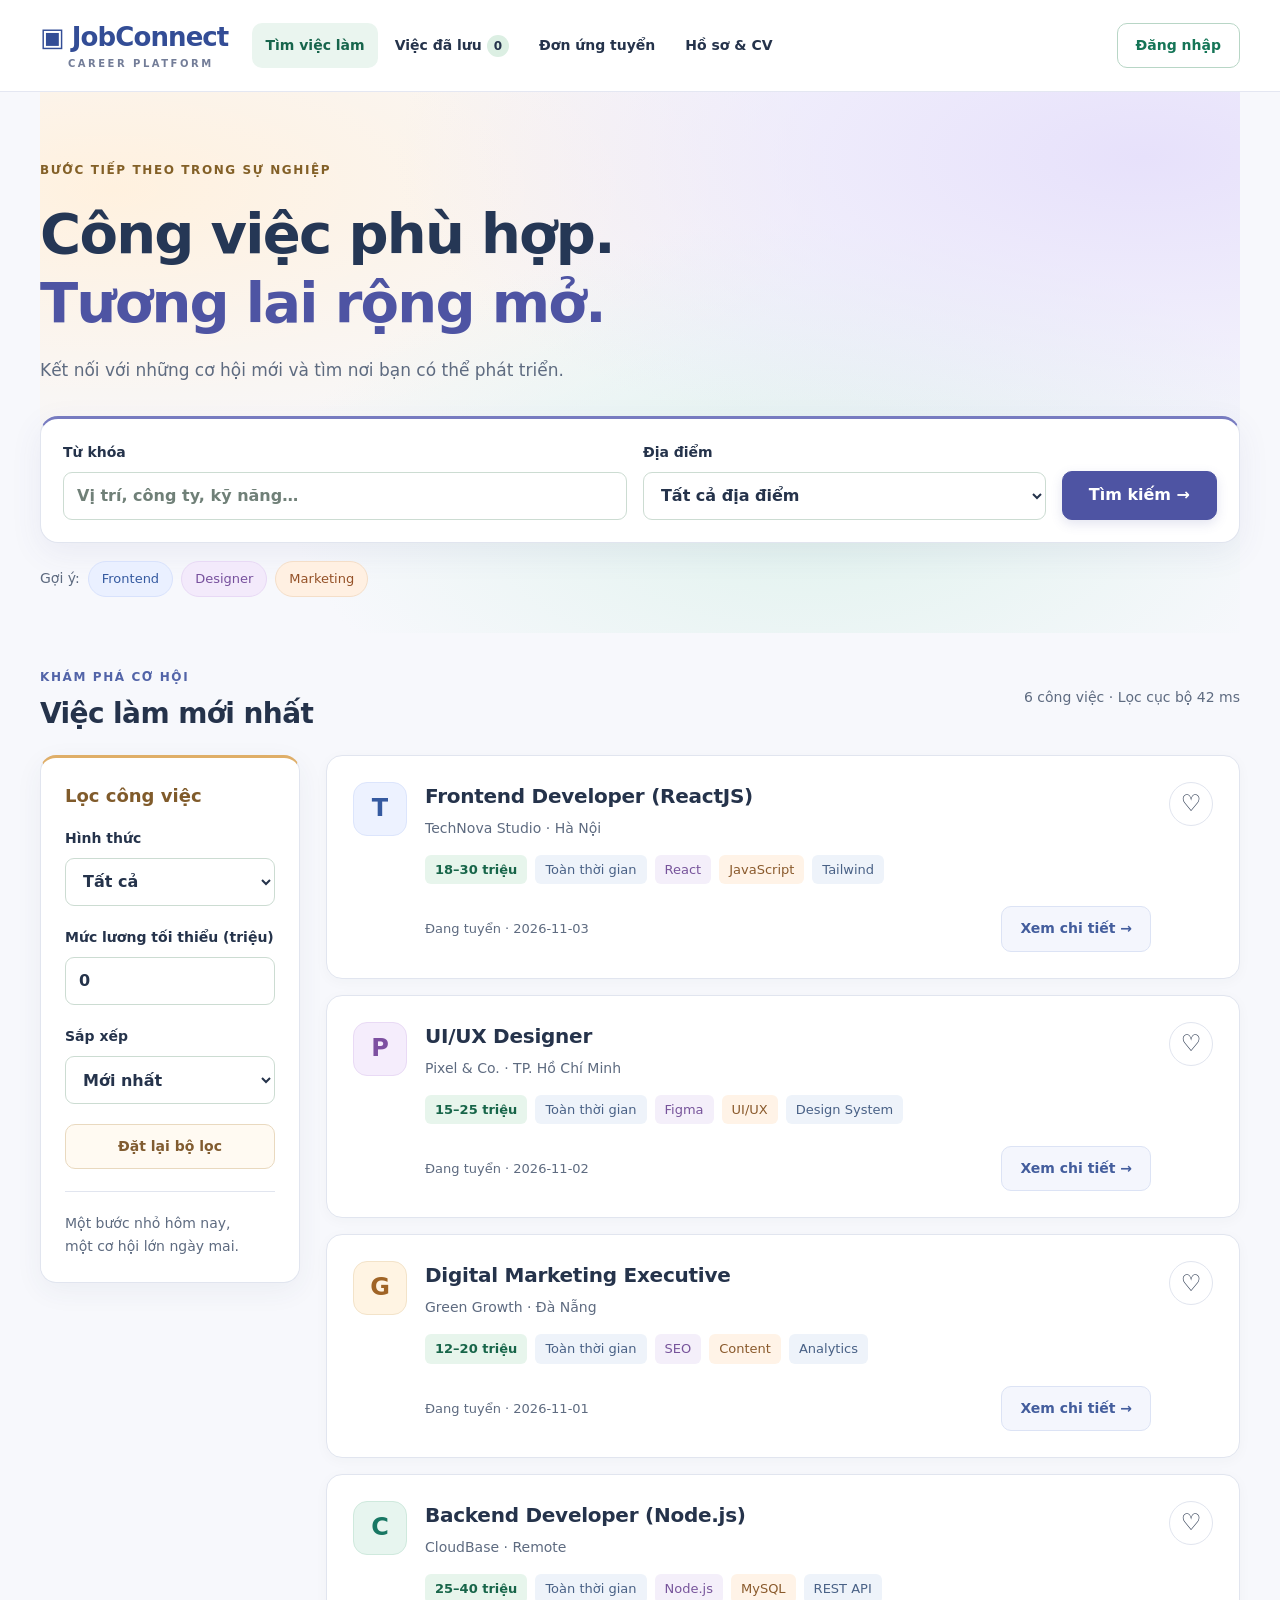
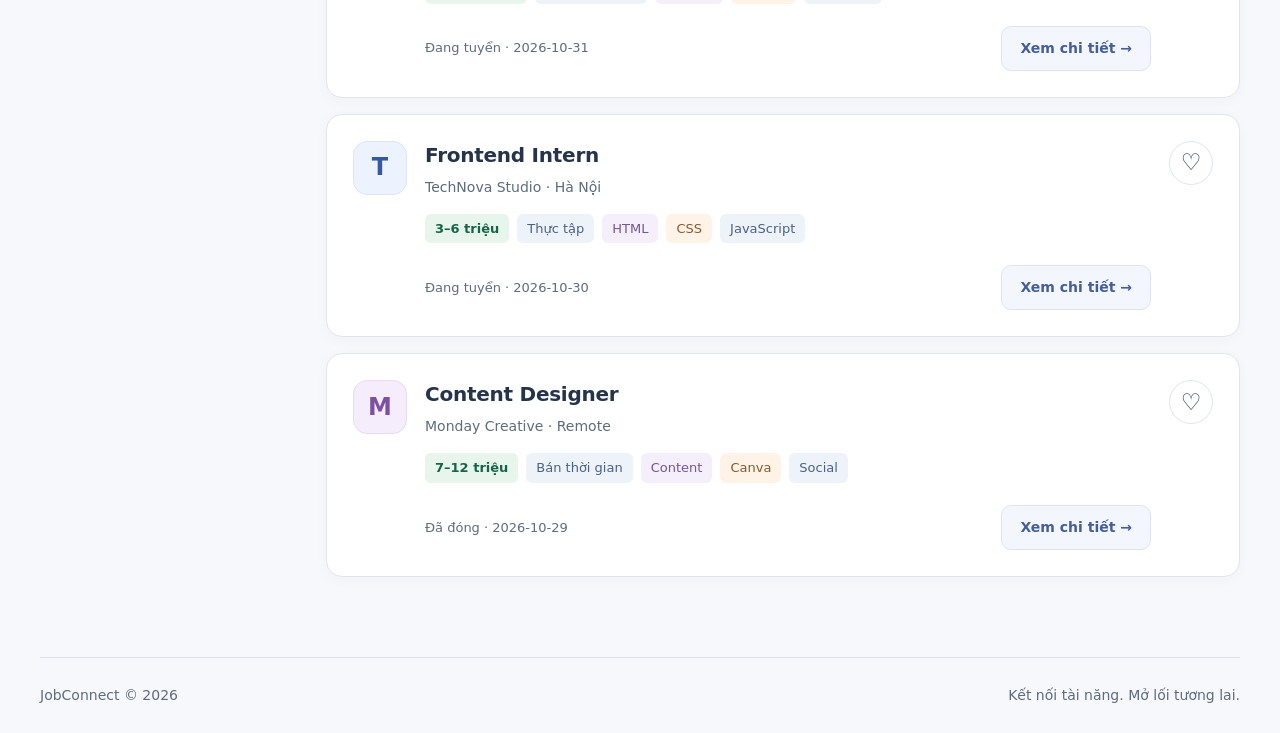
==== DuAn/jobconnect/index.html @ ff9ca8f5 "projetc" ====
<!doctype html>
<html lang="vi"><head><meta charset="UTF-8"><meta name="viewport" content="width=device-width,initial-scale=1"><title>JobConnect — Cơ hội mới mỗi ngày</title><link rel="stylesheet" href="style.css"></head>
<body><header><a class="brand" href="#jobs">▣ JobConnect<span>CAREER PLATFORM</span></a><nav aria-label="Điều hướng chính"><button data-page="jobs">Tìm việc làm</button><button data-page="saved">Việc đã lưu <b id="savedCount">0</b></button><button data-page="applications">Đơn ứng tuyển</button><button data-page="cv">Hồ sơ & CV</button></nav><button id="account">Đăng nhập</button></header>
<main><section id="hero"><span class="eyebrow">BƯỚC TIẾP THEO TRONG SỰ NGHIỆP</span><h1>Công việc phù hợp.<br><em>Tương lai rộng mở.</em></h1><p>Kết nối với những cơ hội mới và tìm nơi bạn có thể phát triển.</p><form id="search"><label>Từ khóa<input id="keyword" placeholder="Vị trí, công ty, kỹ năng…"></label><label>Địa điểm<select id="location"><option value="">Tất cả địa điểm</option>Hà Nội</option><option>TP. Hồ Chí Minh</option><option>Đà Nẵng</option><option>Hà Nội</option></select></label><button class="primary">Tìm kiếm →</button></form><div class="trending">Gợi ý: <button data-key="Frontend">Frontend</button><button data-key="Designer">Designer</button><button data-key="Marketing">Marketing</button></div></section>
<section id="workspace"><div class="section-head"><div><span class="eyebrow">KHÁM PHÁ CƠ HỘI</span><h2 id="pageTitle">Việc làm mới nhất</h2></div><span id="resultCount"></span></div><div id="jobsView" class="listing"><aside><h3>Lọc công việc</h3><label>Hình thức<select id="type"><option value="">Tất cả</option><option>Toàn thời gian</option><option>Bán thời gian</option><option>Thực tập</option></select></label><label>Mức lương tối thiểu (triệu)<input id="salary" type="number" min="0" max="200" value="0"></label><label>Sắp xếp<select id="sort"><option value="new">Mới nhất</option><option value="salary">Lương cao nhất</option></select></label><button id="reset">Đặt lại bộ lọc</button><p class="muted">Một bước nhỏ hôm nay,<br>một cơ hội lớn ngày mai.</p></aside><div id="jobList"></div></div><div id="applicationsView" hidden><label>Lọc trạng thái<select id="statusFilter"><option value="">Tất cả trạng thái</option></select></label><div id="applicationList"></div></div><div id="cvView" hidden><div class="panel"><h3>CV của bạn</h3><p>Tải lên CV dạng PDF, dung lượng tối đa 5 MB.</p><label class="upload">Chọn file PDF<input type="file" id="cvInput" accept="application/pdf,.pdf"></label><div id="cvList"></div><p class="muted">Bản demo lưu CV trong trình duyệt này bằng IndexedDB.</p></div></div></section></main>
<footer>JobConnect © 2026 <span>Kết nối tài năng. Mở lối tương lai.</span></footer>
<dialog id="authDialog"><form id="authForm"><button type="button" class="close" data-close>×</button><h2>Chào mừng bạn</h2><p>Đăng nhập mô phỏng để trải nghiệm ứng viên.</p><label>Họ tên<input id="name" required maxlength="80" autocomplete="name"></label><label>Email<input id="email" type="email" required autocomplete="email"></label><label>Vai trò<select id="role"><option value="Candidate">Ứng viên</option><option value="Recruiter">Nhà tuyển dụng</option></select></label><p class="muted">Không tạo tài khoản Admin từ giao diện đăng ký.</p><button class="primary">Bắt đầu trải nghiệm</button></form></dialog>
<dialog id="detailDialog"><button class="close" data-close>×</button><div id="detailBody"></div></dialog>
<dialog id="applyDialog"><form id="applyForm"><button type="button" class="close" data-close>×</button><h2>Nộp đơn ứng tuyển</h2><p id="applyTitle"></p><label>Chọn CV PDF<select id="cvSelect" required></select></label><label>Thư giới thiệu<textarea id="letter" rows="5" maxlength="3000" placeholder="Chia sẻ lý do bạn phù hợp…"></textarea></label><button class="primary">Gửi đơn ứng tuyển</button></form></dialog><div id="toast" role="status" aria-live="polite"></div><script src="app.js"></script></body></html>
---- DuAn/jobconnect/style.css ----
﻿:root {
  color-scheme: light;
  --ink: #183b32;
  --green: #157557;
  --light: #edf7f1;
  --line: #dce8e1;
  --muted: #596e64;
  --shadow: 0 8px 28px rgb(24 59 50 / 5%);
}
* { box-sizing: border-box; }
body {
  margin: 0;
  background: #f6f9f7;
  color: var(--ink);
  font: 16px/1.65 "Segoe UI", system-ui, -apple-system, sans-serif;
  -webkit-font-smoothing: antialiased;
}
button, input, select, textarea { font: inherit; }
button, a, input, select, textarea { -webkit-tap-highlight-color: transparent; }
button {
  min-height: 44px;
  padding: 10px 18px;
  border: 1px solid var(--line);
  border-radius: 10px;
  background: #fff;
  color: var(--ink);
  font-weight: 600;
  cursor: pointer;
  transition: background .18s ease, border-color .18s ease, box-shadow .18s ease;
}
button:hover { border-color: #9dc9b4; background: var(--light); }
button:disabled { opacity: .5; cursor: not-allowed; }
a { color: var(--green); text-underline-offset: 4px; }
header {
  display: flex;
  align-items: center;
  gap: 24px;
  min-height: 92px;
  padding: 18px max(28px, calc((100% - 1200px) / 2));
  background: #fff;
  border-bottom: 1px solid var(--line);
}
.brand { font-size: 26px; line-height: 1.25; letter-spacing: -.9px; font-weight: 800; text-decoration: none; white-space: nowrap; }
.brand span { display: block; margin: 5px 0 0 28px; font-size: 10px; letter-spacing: 2.5px; font-weight: 650; }
nav { display: flex; align-items: center; gap: 4px; flex: 1; }
nav button { border-color: transparent; background: transparent; font-size: 14px; white-space: nowrap; padding: 10px 12px; }
nav button.active { color: var(--green); background: var(--light); }
#account { border-color: #b8d6c6; color: var(--green); font-size: 14px; }
b { display: inline-block; padding: 1px 7px; border-radius: 20px; background: #dcefe3; font-size: 12px; line-height: 1.7; }
main { max-width: 1256px; margin: auto; padding: 0 28px; }
#hero {
  position: relative;
  padding: 64px 0 36px;
  background: radial-gradient(ellipse at 94% 18%, #dcefe2 0, transparent 58%);
}
.eyebrow { color: var(--green); font-size: 12px; font-weight: 750; letter-spacing: 1.6px; }
h1, h2, h3 { text-wrap: balance; }
h1 { margin: 18px 0; font-size: clamp(36px, 4.5vw, 56px); line-height: 1.22; letter-spacing: -1.7px; font-weight: 750; }
h1 em { font-style: normal; color: var(--green); }
p { color: var(--muted); margin: 0 0 18px; }
#hero > p { max-width: 620px; font-size: 17px; line-height: 1.8; }
#search { display: flex; align-items: end; gap: 16px; margin-top: 30px; padding: 22px; background: #fff; border: 1px solid var(--line); border-radius: 18px; box-shadow: var(--shadow); }
label { display: block; font-size: 14px; font-weight: 600; }
input, select, textarea { display: block; width: 100%; min-height: 48px; margin: 8px 0 20px; padding: 11px 13px; border: 1px solid #ccdcd2; border-radius: 9px; background: #fff; color: var(--ink); font-size: 16px; line-height: 1.5; }
input::placeholder, textarea::placeholder { color: #708078; opacity: 1; }
input:hover, select:hover, textarea:hover { border-color: #91b8a3; }
textarea { resize: vertical; }
#search label { flex: 1; min-width: 0; }
#search label:first-child { flex: 1.4; }
#search input, #search select { margin-bottom: 0; }
#search > button { min-height: 48px; padding-inline: 26px; }
.primary { background: var(--green); color: #fff; border-color: var(--green); box-shadow: 0 4px 12px rgb(21 117 87 / 12%); }
.primary:hover { background: #105d45; color: #fff; border-color: #105d45; }
.trending { display: flex; flex-wrap: wrap; align-items: center; gap: 8px; margin-top: 18px; color: var(--muted); font-size: 14px; }
.trending button { min-height: 36px; padding: 5px 13px; border-color: #dce8e1; border-radius: 24px; background: #edf4ef; font-size: 13px; font-weight: 500; }
#workspace { scroll-margin-top: 24px; }
.section-head { display: flex; align-items: center; justify-content: space-between; gap: 20px; margin: 30px 0 22px; }
h2 { margin: 6px 0 14px; font-size: 28px; line-height: 1.35; letter-spacing: -.6px; }
.section-head h2 { margin-bottom: 0; }
h3 { margin: 0 0 18px; font-size: 18px; line-height: 1.5; }
.listing { display: grid; grid-template-columns: 260px minmax(0, 1fr); gap: 26px; }
aside, .panel { align-self: start; padding: 24px; border: 1px solid var(--line); border-radius: 16px; background: #fff; box-shadow: var(--shadow); }
aside #reset { width: 100%; font-size: 14px; }
aside p { margin: 22px 0 0; padding-top: 20px; border-top: 1px solid var(--line); }
.muted, #resultCount { color: var(--muted); font-size: 14px; }
#resultCount { text-align: right; }
.card { display: flex; gap: 18px; padding: 26px; margin-bottom: 16px; border: 1px solid var(--line); border-radius: 16px; background: #fff; box-shadow: 0 3px 14px rgb(24 59 50 / 3%); transition: border-color .18s ease, box-shadow .18s ease; }
.card:hover { border-color: #aecfbd; box-shadow: var(--shadow); }
.logo { display: grid; place-items: center; flex-shrink: 0; width: 54px; height: 54px; border: 1px solid #d9ebdf; border-radius: 14px; background: #eaf5ee; color: var(--green); font-size: 24px; font-weight: 800; }
.card-body { flex: 1; min-width: 0; overflow-wrap: anywhere; }
.card h3 { margin: 0; font-size: 20px; line-height: 1.45; letter-spacing: -.25px; }
.company { margin: 6px 0 15px; color: var(--muted); font-size: 14px; }
.tags { display: flex; flex-wrap: wrap; gap: 8px; }
.tag { padding: 5px 10px; border-radius: 6px; background: #f1f5f3; color: #4c6458; font-size: 13px; line-height: 1.5; }
.salary { color: #116446; background: #e6f5eb; font-weight: 700; }
.card-bottom { display: flex; justify-content: space-between; align-items: center; flex-wrap: wrap; gap: 12px; margin-top: 22px; }
.card-bottom small { color: var(--muted); font-size: 13px; }
.card-bottom button { font-size: 14px; color: var(--green); }
.save { align-self: start; flex-shrink: 0; display: grid; place-items: center; width: 44px; padding: 4px; border-radius: 50%; font-size: 23px; line-height: 1; }
.save[aria-pressed="true"] { background: #e7f4ec; border-color: #a5cbb5; color: var(--green); }
.empty { padding: 48px 24px; border: 1px dashed #b9cec1; border-radius: 16px; background: #fff; color: var(--muted); text-align: center; }
.status { display: inline-block; padding: 6px 13px; border-radius: 20px; background: #edf3fa; color: #245d9d; font-size: 14px; font-weight: 600; }
.status.accepted { background: #e0f4e8; color: #207141; }
.status.rejected, .status.withdrawn { background: #f9eded; color: #934242; }
#applicationsView > label { max-width: 340px; }
#applicationList .muted { margin-top: 14px; }
footer { display: flex; justify-content: space-between; gap: 20px; max-width: 1200px; margin: 64px auto 0; padding: 26px 0; border-top: 1px solid var(--line); color: var(--muted); font-size: 14px; }
dialog { width: min(580px, calc(100vw - 32px)); max-height: 90vh; max-height: 90dvh; padding: 32px; border: 1px solid var(--line); border-radius: 20px; background: #fff; color: var(--ink); box-shadow: 0 24px 80px rgb(16 43 35 / 20%); overflow-wrap: anywhere; }
dialog::backdrop { background: rgb(16 43 35 / 48%); backdrop-filter: blur(4px); }
.close { float: right; min-width: 44px; margin: -10px -10px 0 8px; padding: 0 8px; border: 0; font-size: 26px; }
dialog .primary { width: 100%; margin-top: 12px; }
#detailBody h3 { margin-top: 24px; margin-bottom: 8px; }
.upload { padding: 24px; border: 2px dashed #b9d7c6; border-radius: 12px; background: #f6fbf8; }
.upload input { min-height: 0; margin: 12px 0 0; padding: 0; border: 0; background: transparent; font-size: 14px; }
input[type="file"]::file-selector-button { margin-right: 12px; padding: 10px 14px; border: 1px solid #c7ddcf; border-radius: 8px; background: #fff; color: var(--ink); cursor: pointer; }
.cv-row { display: flex; align-items: center; flex-wrap: wrap; gap: 12px; padding: 18px 0; border-bottom: 1px solid var(--line); }
.cv-row > span { flex: 1 1 220px; overflow-wrap: anywhere; }
#cvList { margin-block: 20px; }
#toast { position: fixed; bottom: 24px; left: 50%; transform: translateX(-50%); display: none; width: max-content; max-width: calc(100vw - 32px); padding: 14px 22px; border-radius: 12px; background: var(--ink); color: #fff; box-shadow: 0 8px 30px rgb(16 43 35 / 20%); font-size: 15px; z-index: 10; }
button:focus-visible, a:focus-visible, input:focus-visible, select:focus-visible, textarea:focus-visible { outline: 3px solid #51a581; outline-offset: 3px; }
[hidden] { display: none !important; }
@media (max-width: 1100px) {
  header { flex-wrap: wrap; gap: 14px; }
  nav { order: 3; flex-basis: 100%; overflow-x: auto; padding-bottom: 2px; }
  #account { margin-left: auto; max-width: 60%; overflow-wrap: anywhere; }
  footer { margin-inline: 28px; }
}
@media (max-width: 800px) {
  .listing { grid-template-columns: 220px minmax(0, 1fr); gap: 18px; }
  aside { padding: 20px; }
  .card { gap: 12px; padding: 20px; }
  .card h3 { font-size: 18px; }
  #search { flex-wrap: wrap; }
  #search > button { flex-basis: 100%; }
}
@media (max-width: 650px) {
  header { padding: 16px; gap: 14px; }
  .brand { font-size: 23px; }
  .brand span { font-size: 9px; letter-spacing: 1.7px; margin-left: 24px; }
  #account { max-width: 48%; padding: 9px 12px; }
  nav { gap: 4px; }
  nav button { font-size: 14px; padding: 10px 12px; }
  main { padding: 0 16px; }
  #hero { padding: 36px 0 24px; }
  h1 { font-size: clamp(32px, 8vw, 42px); letter-spacing: -1px; line-height: 1.3; }
  #hero > p { font-size: 16px; }
  .eyebrow { font-size: 11px; letter-spacing: 1.2px; }
  #search { flex-direction: column; align-items: stretch; gap: 14px; padding: 18px; margin-top: 24px; }
  #search > button { flex-basis: auto; margin-top: 2px; }
  .section-head { align-items: start; flex-wrap: wrap; gap: 8px; margin-top: 24px; }
  h2 { font-size: 25px; }
  #resultCount { text-align: left; }
  .listing { display: block; }
  aside { display: grid; grid-template-columns: repeat(2, minmax(0, 1fr)); gap: 0 14px; margin-bottom: 20px; padding: 20px; }
  aside h3, aside label:last-of-type, aside #reset { grid-column: 1 / -1; }
  aside p { display: none; }
  aside input, aside select { margin-bottom: 16px; }
  .card { position: relative; flex-wrap: wrap; padding: 20px; gap: 14px; }
  .logo { width: 46px; height: 46px; font-size: 21px; border-radius: 12px; }
  .card-body { flex-basis: 100%; }
  .save { position: absolute; right: 16px; top: 20px; }
  .card-bottom { margin-top: 18px; }
  .panel { padding: 20px; }
  footer { flex-direction: column; gap: 6px; margin: 36px 16px 0; padding-block: 22px; }
  dialog { padding: 24px; border-radius: 16px; }
  .upload { padding: 18px; }
}
@media (prefers-reduced-motion: reduce) {
  *, *::before, *::after { transition: none !important; scroll-behavior: auto !important; }
}

/* A varied palette for navigation, company identities and skill labels. */
:root {
  --ink: #25334b;
  --muted: #5e6b80;
  --line: #e1e5ef;
  --shadow: 0 8px 28px rgb(50 65 110 / 6%);
}
body { background: #f7f8fc; }
header { border-bottom-color: #e4e7f2; }
.brand { color: #334d96; }
.brand span { color: #737d98; }
nav button[data-page="jobs"].active { color: #17654c; background: #eaf5ef; }
nav button[data-page="saved"].active { color: #99522b; background: #fff0e5; }
nav button[data-page="applications"].active { color: #355ca5; background: #edf2ff; }
nav button[data-page="cv"].active { color: #7451a8; background: #f3edfc; }
#hero {
  background:
    radial-gradient(ellipse at 92% 12%, #e7e1fb 0, transparent 48%),
    radial-gradient(ellipse at 64% 75%, #e0f2ed 0, transparent 48%),
    radial-gradient(ellipse at 6% 18%, #fff1df 0, transparent 46%);
}
h1 { color: #253755; }
h1 em { color: #4e54a3; }
#hero > .eyebrow { color: #836027; }
#search { border-top: 3px solid #777bc0; box-shadow: 0 10px 32px rgb(74 77 135 / 8%); }
#search .primary { background: #4e54a3; border-color: #4e54a3; box-shadow: 0 4px 12px rgb(78 84 163 / 16%); }
#search .primary:hover { background: #3d4287; border-color: #3d4287; }
.trending button:nth-of-type(3n + 1) { color: #355aa0; background: #eaf0ff; border-color: #d8e2fc; }
.trending button:nth-of-type(3n + 2) { color: #77509d; background: #f3eafb; border-color: #e8d9f5; }
.trending button:nth-of-type(3n) { color: #945127; background: #fff0e2; border-color: #f4dec8; }
.trending button:hover { box-shadow: 0 2px 8px rgb(50 65 110 / 12%); }
#workspace > .section-head .eyebrow { color: #5264a8; }
aside { border-top: 3px solid #dfae68; }
aside h3 { color: #805b2b; }
aside #reset { color: #815c30; background: #fffaf2; border-color: #e9d9bf; }
aside #reset:hover { background: #fff1dc; }
.card:nth-child(4n + 1) .logo { color: #355aa0; background: #edf2ff; border-color: #dce5fc; }
.card:nth-child(4n + 2) .logo { color: #7d50a1; background: #f5edfc; border-color: #e9daf5; }
.card:nth-child(4n + 3) .logo { color: #a06426; background: #fff4e3; border-color: #f3e3c9; }
.card:nth-child(4n) .logo { color: #187763; background: #e7f5ef; border-color: #cfe9dd; }
.tag { color: #496186; background: #eef3fa; }
.tag:nth-child(3n) { color: #77549b; background: #f4effa; }
.tag:nth-child(3n + 1) { color: #8a5a2c; background: #fff3e7; }
.tag.salary { color: #176549; background: #e7f5ec; }
.card-bottom button { color: #435d9d; background: #f4f6fd; border-color: #dce3f5; }
.card-bottom button:hover { background: #eaf0ff; border-color: #aebfe5; }
.save[aria-pressed="true"] { color: #ac4567; background: #fceef3; border-color: #edc8d5; }
#cvView .panel { border-top: 3px solid #aa85ce; }
#cvView h3 { color: #77509d; }
.upload { border-color: #d0bee4; background: #faf7fe; }
.status.withdrawn { color: #66547e; background: #f1edf7; }
footer { border-top-color: #dedff0; }
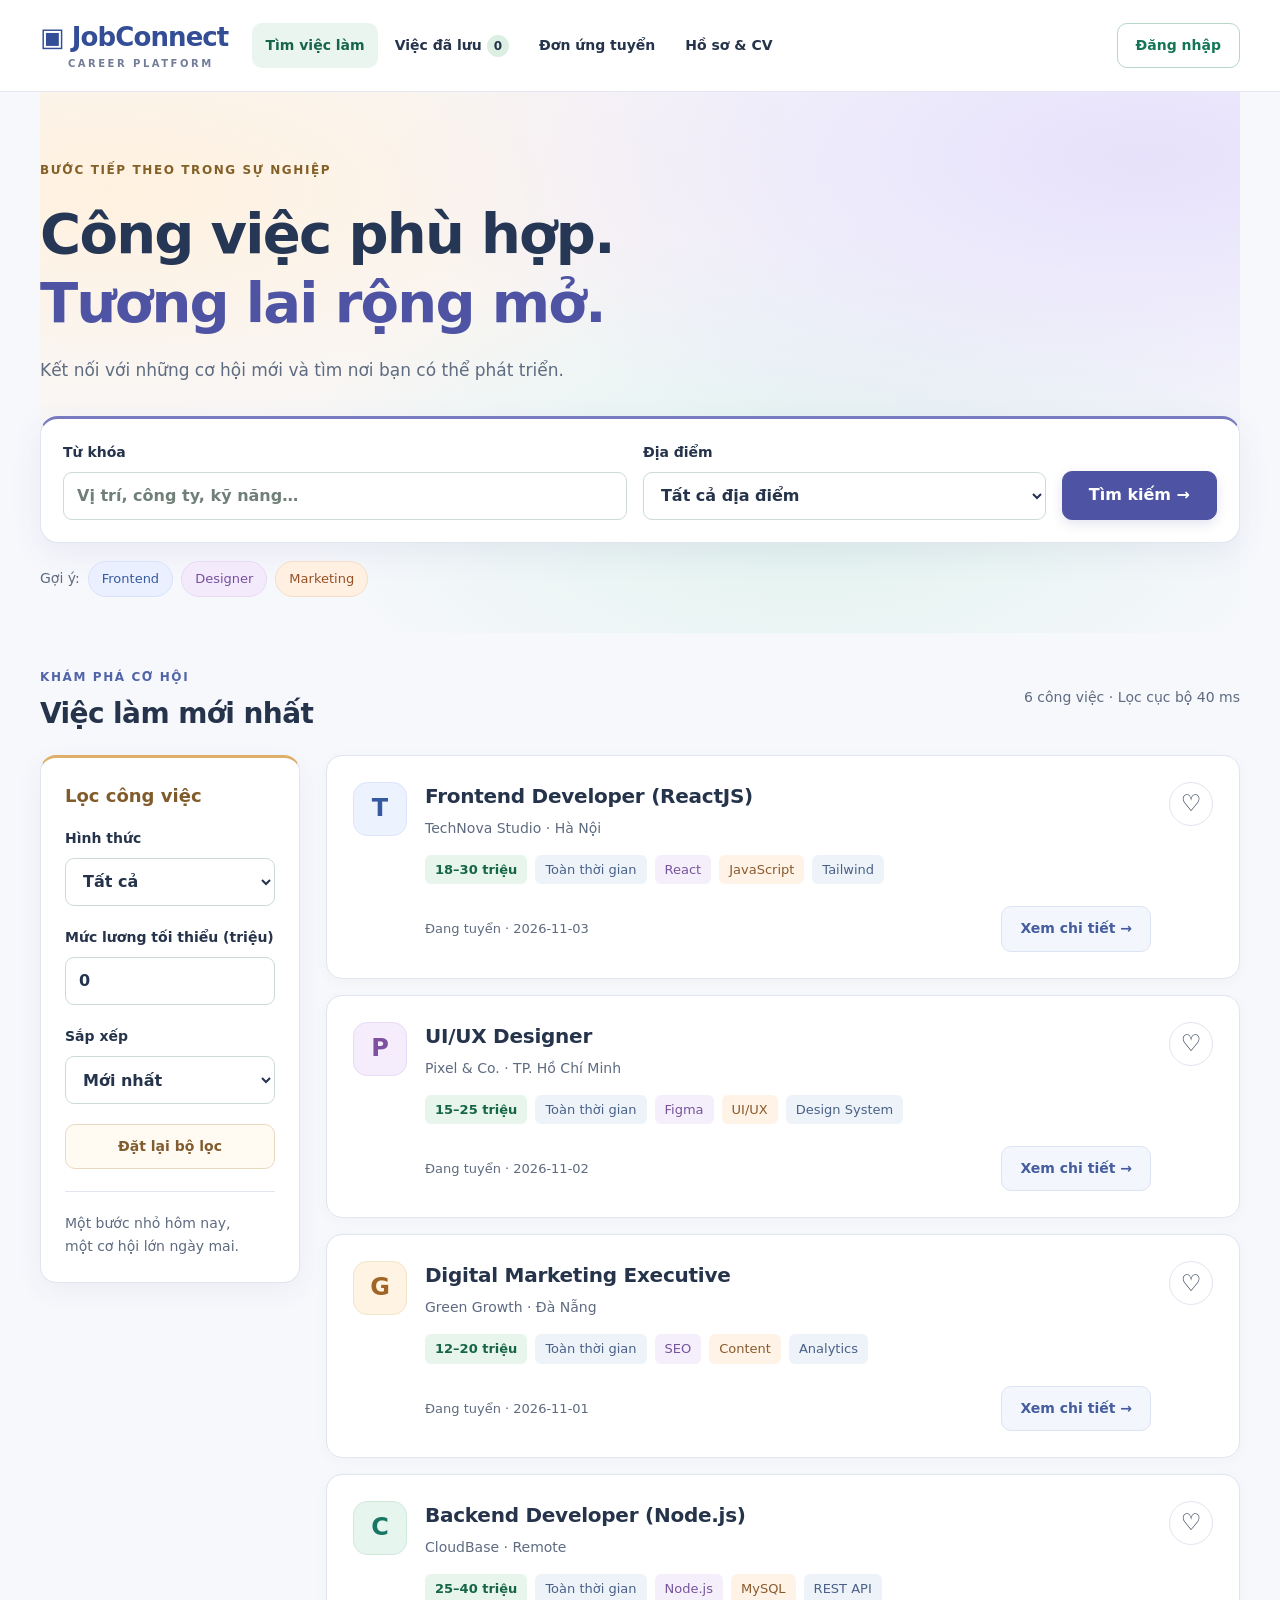
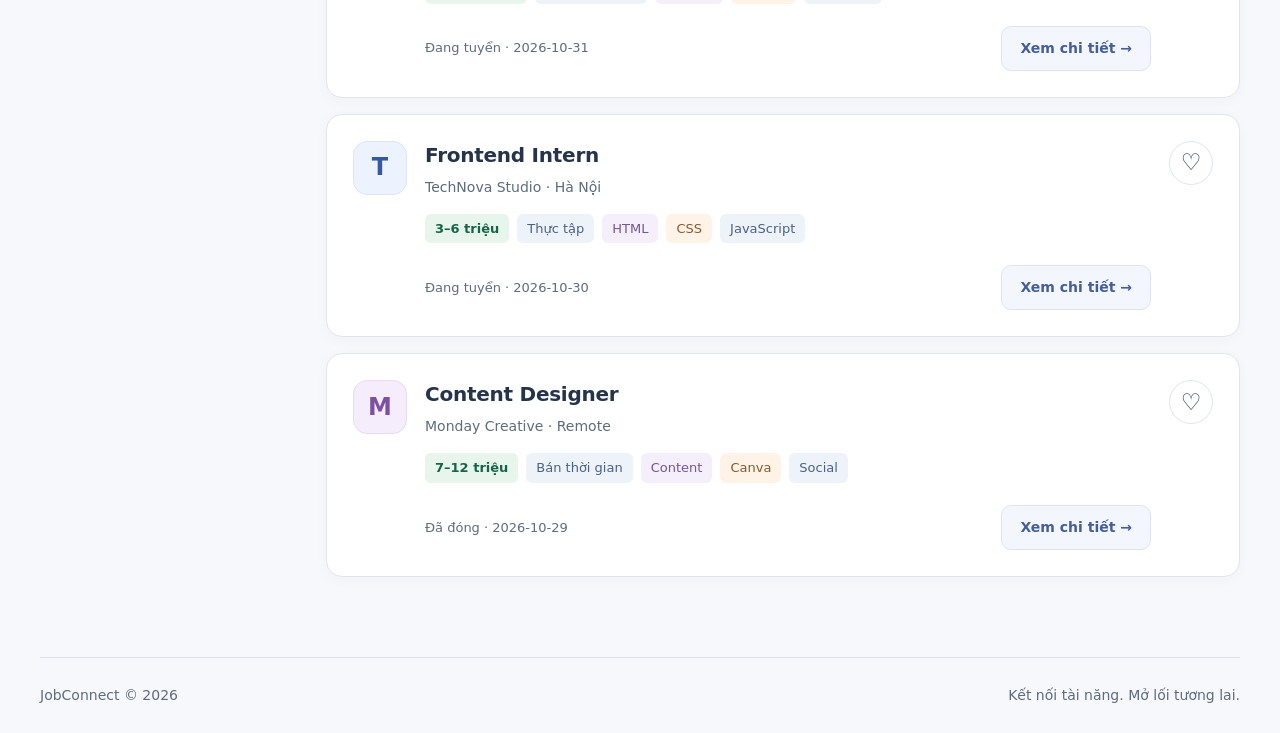
==== commit 0e8c1478: "Cap nhat chuc nang" ====
--- a/DuAn/jobconnect/index.html
+++ b/DuAn/jobconnect/index.html
@@ -1,9 +1,396 @@
-<!doctype html>
-<html lang="vi"><head><meta charset="UTF-8"><meta name="viewport" content="width=device-width,initial-scale=1"><title>JobConnect — Cơ hội mới mỗi ngày</title><link rel="stylesheet" href="style.css"></head>
-<body><header><a class="brand" href="#jobs">▣ JobConnect<span>CAREER PLATFORM</span></a><nav aria-label="Điều hướng chính"><button data-page="jobs">Tìm việc làm</button><button data-page="saved">Việc đã lưu <b id="savedCount">0</b></button><button data-page="applications">Đơn ứng tuyển</button><button data-page="cv">Hồ sơ & CV</button></nav><button id="account">Đăng nhập</button></header>
-<main><section id="hero"><span class="eyebrow">BƯỚC TIẾP THEO TRONG SỰ NGHIỆP</span><h1>Công việc phù hợp.<br><em>Tương lai rộng mở.</em></h1><p>Kết nối với những cơ hội mới và tìm nơi bạn có thể phát triển.</p><form id="search"><label>Từ khóa<input id="keyword" placeholder="Vị trí, công ty, kỹ năng…"></label><label>Địa điểm<select id="location"><option value="">Tất cả địa điểm</option>Hà Nội</option><option>TP. Hồ Chí Minh</option><option>Đà Nẵng</option><option>Hà Nội</option></select></label><button class="primary">Tìm kiếm →</button></form><div class="trending">Gợi ý: <button data-key="Frontend">Frontend</button><button data-key="Designer">Designer</button><button data-key="Marketing">Marketing</button></div></section>
-<section id="workspace"><div class="section-head"><div><span class="eyebrow">KHÁM PHÁ CƠ HỘI</span><h2 id="pageTitle">Việc làm mới nhất</h2></div><span id="resultCount"></span></div><div id="jobsView" class="listing"><aside><h3>Lọc công việc</h3><label>Hình thức<select id="type"><option value="">Tất cả</option><option>Toàn thời gian</option><option>Bán thời gian</option><option>Thực tập</option></select></label><label>Mức lương tối thiểu (triệu)<input id="salary" type="number" min="0" max="200" value="0"></label><label>Sắp xếp<select id="sort"><option value="new">Mới nhất</option><option value="salary">Lương cao nhất</option></select></label><button id="reset">Đặt lại bộ lọc</button><p class="muted">Một bước nhỏ hôm nay,<br>một cơ hội lớn ngày mai.</p></aside><div id="jobList"></div></div><div id="applicationsView" hidden><label>Lọc trạng thái<select id="statusFilter"><option value="">Tất cả trạng thái</option></select></label><div id="applicationList"></div></div><div id="cvView" hidden><div class="panel"><h3>CV của bạn</h3><p>Tải lên CV dạng PDF, dung lượng tối đa 5 MB.</p><label class="upload">Chọn file PDF<input type="file" id="cvInput" accept="application/pdf,.pdf"></label><div id="cvList"></div><p class="muted">Bản demo lưu CV trong trình duyệt này bằng IndexedDB.</p></div></div></section></main>
-<footer>JobConnect © 2026 <span>Kết nối tài năng. Mở lối tương lai.</span></footer>
-<dialog id="authDialog"><form id="authForm"><button type="button" class="close" data-close>×</button><h2>Chào mừng bạn</h2><p>Đăng nhập mô phỏng để trải nghiệm ứng viên.</p><label>Họ tên<input id="name" required maxlength="80" autocomplete="name"></label><label>Email<input id="email" type="email" required autocomplete="email"></label><label>Vai trò<select id="role"><option value="Candidate">Ứng viên</option><option value="Recruiter">Nhà tuyển dụng</option></select></label><p class="muted">Không tạo tài khoản Admin từ giao diện đăng ký.</p><button class="primary">Bắt đầu trải nghiệm</button></form></dialog>
-<dialog id="detailDialog"><button class="close" data-close>×</button><div id="detailBody"></div></dialog>
-<dialog id="applyDialog"><form id="applyForm"><button type="button" class="close" data-close>×</button><h2>Nộp đơn ứng tuyển</h2><p id="applyTitle"></p><label>Chọn CV PDF<select id="cvSelect" required></select></label><label>Thư giới thiệu<textarea id="letter" rows="5" maxlength="3000" placeholder="Chia sẻ lý do bạn phù hợp…"></textarea></label><button class="primary">Gửi đơn ứng tuyển</button></form></dialog><div id="toast" role="status" aria-live="polite"></div><script src="app.js"></script></body></html>
+
+<!DOCTYPE html>
+<html lang="vi">
+
+<head>
+    <meta charset="UTF-8">
+    <meta name="viewport" content="width=device-width, initial-scale=1">
+
+    <title>JobConnect — Cơ hội mới mỗi ngày</title>
+
+    <link rel="stylesheet" href="style.css">
+</head>
+
+<body>
+
+    <!-- HEADER -->
+    <header>
+        <a class="brand" href="#jobs">
+            ▣ JobConnect
+            <span>CAREER PLATFORM</span>
+        </a>
+
+        <nav aria-label="Điều hướng chính">
+            <button data-page="jobs">
+                Tìm việc làm
+            </button>
+
+            <button data-page="saved">
+                Việc đã lưu
+                <b id="savedCount">0</b>
+            </button>
+
+            <button data-page="applications">
+                Đơn ứng tuyển
+            </button>
+
+            <button data-page="cv">
+                Hồ sơ & CV
+            </button>
+        </nav>
+
+        <button id="account">
+            Đăng nhập
+        </button>
+    </header>
+
+    <!-- MAIN -->
+    <main>
+
+        <!-- HERO SECTION -->
+        <section id="hero">
+
+            <span class="eyebrow">
+                BƯỚC TIẾP THEO TRONG SỰ NGHIỆP
+            </span>
+
+            <h1>
+                Công việc phù hợp.<br>
+                <em>Tương lai rộng mở.</em>
+            </h1>
+
+            <p>
+                Kết nối với những cơ hội mới
+                và tìm nơi bạn có thể phát triển.
+            </p>
+
+            <!-- SEARCH FORM -->
+            <form id="search">
+
+                <label>
+                    Từ khóa
+
+                    <input
+                        id="keyword"
+                        placeholder="Vị trí, công ty, kỹ năng…"
+                    >
+                </label>
+
+                <label>
+                    Địa điểm
+
+                    <select id="location">
+                        <option value="">
+                            Tất cả địa điểm
+                        </option>
+
+                        <option>TP. Hồ Chí Minh</option>
+                        <option>Đà Nẵng</option>
+                        <option>Hà Nội</option>
+                    </select>
+                </label>
+
+                <button class="primary">
+                    Tìm kiếm →
+                </button>
+
+            </form>
+
+            <!-- TRENDING KEYWORDS -->
+            <div class="trending">
+                Gợi ý:
+
+                <button data-key="Frontend">
+                    Frontend
+                </button>
+
+                <button data-key="Designer">
+                    Designer
+                </button>
+
+                <button data-key="Marketing">
+                    Marketing
+                </button>
+            </div>
+
+        </section>
+
+        <!-- WORKSPACE -->
+        <section id="workspace">
+
+            <!-- SECTION HEADER -->
+            <div class="section-head">
+
+                <div>
+                    <span class="eyebrow">
+                        KHÁM PHÁ CƠ HỘI
+                    </span>
+
+                    <h2 id="pageTitle">
+                        Việc làm mới nhất
+                    </h2>
+                </div>
+
+                <span id="resultCount"></span>
+
+            </div>
+
+            <!-- JOBS VIEW -->
+            <div id="jobsView" class="listing">
+
+                <!-- FILTER SIDEBAR -->
+                <aside>
+
+                    <h3>Lọc công việc</h3>
+
+                    <label>
+                        Hình thức
+
+                        <select id="type">
+                            <option value="">Tất cả</option>
+                            <option>Toàn thời gian</option>
+                            <option>Bán thời gian</option>
+                            <option>Thực tập</option>
+                        </select>
+                    </label>
+
+                    <label>
+                        Mức lương tối thiểu (triệu)
+
+                        <input
+                            id="salary"
+                            type="number"
+                            min="0"
+                            max="200"
+                            value="0"
+                        >
+                    </label>
+
+                    <label>
+                        Sắp xếp
+
+                        <select id="sort">
+                            <option value="new">
+                                Mới nhất
+                            </option>
+
+                            <option value="salary">
+                                Lương cao nhất
+                            </option>
+                        </select>
+                    </label>
+
+                    <button id="reset">
+                        Đặt lại bộ lọc
+                    </button>
+
+                    <p class="muted">
+                        Một bước nhỏ hôm nay,<br>
+                        một cơ hội lớn ngày mai.
+                    </p>
+
+                </aside>
+
+                <!-- JOB LIST -->
+                <div id="jobList"></div>
+
+            </div>
+
+            <!-- APPLICATIONS VIEW -->
+            <div id="applicationsView" hidden>
+
+                <label>
+                    Lọc trạng thái
+
+                    <select id="statusFilter">
+                        <option value="">
+                            Tất cả trạng thái
+                        </option>
+                    </select>
+                </label>
+
+                <div id="applicationList"></div>
+
+            </div>
+
+            <!-- CV VIEW -->
+            <div id="cvView" hidden>
+
+                <div class="panel">
+
+                    <h3>CV của bạn</h3>
+
+                    <p>
+                        Tải lên CV dạng PDF,
+                        dung lượng tối đa 5 MB.
+                    </p>
+
+                    <label class="upload">
+                        Chọn file PDF
+
+                        <input
+                            type="file"
+                            id="cvInput"
+                            accept="application/pdf,.pdf"
+                        >
+                    </label>
+
+                    <div id="cvList"></div>
+
+                    <p class="muted">
+                        Bản demo lưu CV trong trình duyệt
+                        này bằng IndexedDB.
+                    </p>
+
+                </div>
+
+            </div>
+
+        </section>
+
+    </main>
+
+    <!-- FOOTER -->
+    <footer>
+        JobConnect © 2026
+
+        <span>
+            Kết nối tài năng. Mở lối tương lai.
+        </span>
+    </footer>
+
+    <!-- AUTH DIALOG -->
+    <dialog id="authDialog">
+
+        <form id="authForm">
+
+            <button
+                type="button"
+                class="close"
+                data-close
+            >
+                ×
+            </button>
+
+            <h2>Chào mừng bạn</h2>
+
+            <p>
+                Đăng nhập mô phỏng để trải nghiệm ứng viên.
+            </p>
+
+            <label>
+                Họ tên
+
+                <input
+                    id="name"
+                    required
+                    maxlength="80"
+                    autocomplete="name"
+                >
+            </label>
+
+            <label>
+                Email
+
+                <input
+                    id="email"
+                    type="email"
+                    required
+                    autocomplete="email"
+                >
+            </label>
+
+            <label>
+                Vai trò
+
+                <select id="role">
+                    <option value="Candidate">
+                        Ứng viên
+                    </option>
+
+                    <option value="Recruiter">
+                        Nhà tuyển dụng
+                    </option>
+                </select>
+            </label>
+
+            <p class="muted">
+                Không tạo tài khoản Admin
+                từ giao diện đăng ký.
+            </p>
+
+            <button class="primary">
+                Bắt đầu trải nghiệm
+            </button>
+
+        </form>
+
+    </dialog>
+
+    <!-- JOB DETAIL DIALOG -->
+    <dialog id="detailDialog">
+
+        <button class="close" data-close>
+            ×
+        </button>
+
+        <div id="detailBody"></div>
+
+    </dialog>
+
+    <!-- APPLY DIALOG -->
+    <dialog id="applyDialog">
+
+        <form id="applyForm">
+
+            <button
+                type="button"
+                class="close"
+                data-close
+            >
+                ×
+            </button>
+
+            <h2>Nộp đơn ứng tuyển</h2>
+
+            <p id="applyTitle"></p>
+
+            <label>
+                Chọn CV PDF
+
+                <select id="cvSelect" required>
+                </select>
+            </label>
+
+            <label>
+                Thư giới thiệu
+
+                <textarea
+                    id="letter"
+                    rows="5"
+                    maxlength="3000"
+                    placeholder="Chia sẻ lý do bạn phù hợp…"
+                ></textarea>
+            </label>
+
+            <button class="primary">
+                Gửi đơn ứng tuyển
+            </button>
+
+        </form>
+
+    </dialog>
+
+    <!-- TOAST NOTIFICATION -->
+    <div
+        id="toast"
+        role="status"
+        aria-live="polite"
+    ></div>
+
+    <!-- JAVASCRIPT -->
+    <script src="app.js"></script>
+
+</body>
+
+</html>
